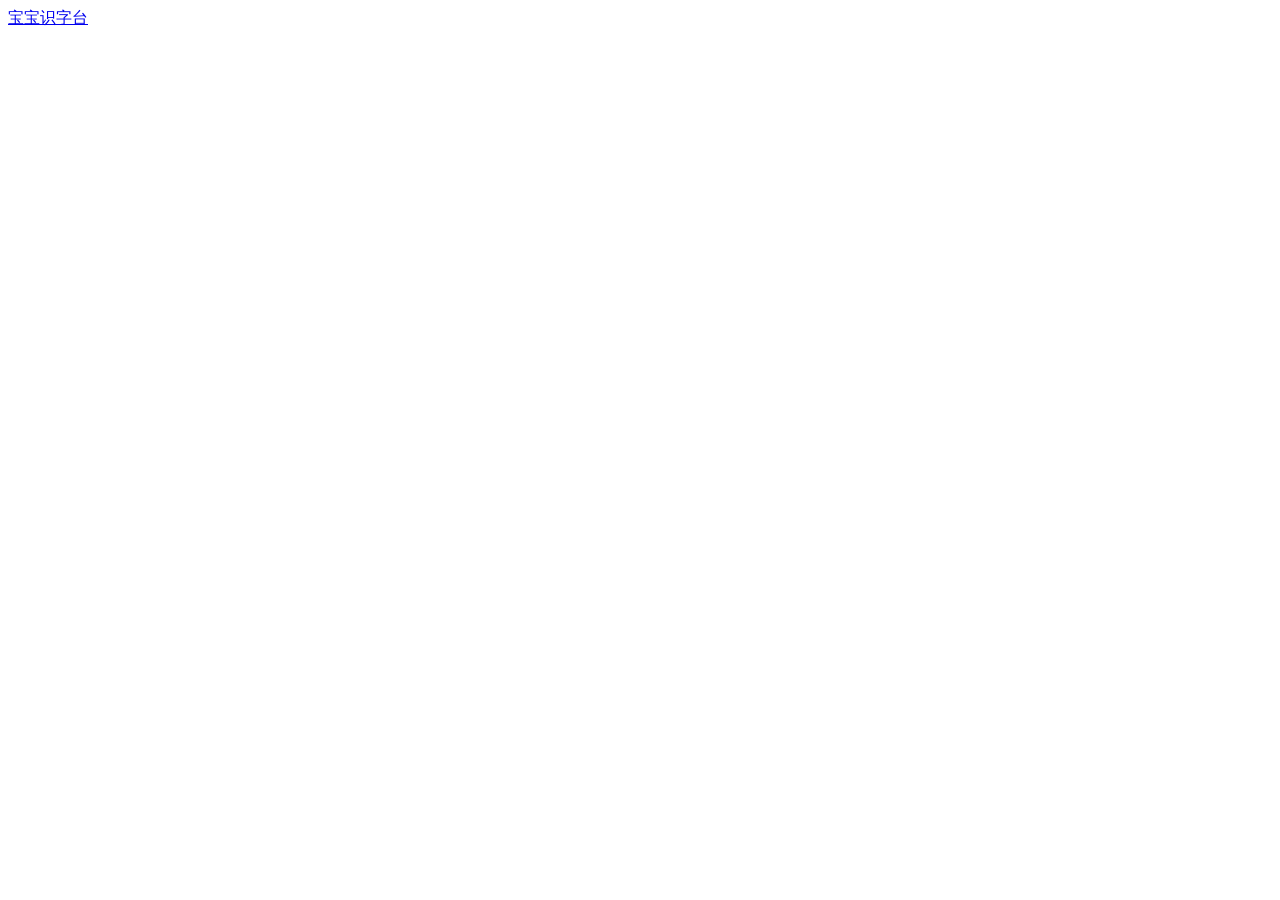
==== index.html @ df555280 "feat: 新增 index.html 入口页面 添加导航页面，链接到宝宝识字台" ====
<!DOCTYPE html>
<html lang="en">
<head>
    <meta charset="UTF-8">
    <meta name="viewport" content="width=device-width, initial-scale=1.0">
    <title>Document</title>
</head>
<body>
    <a href="./宝宝识字台.html">宝宝识字台</a>
</body>
</html>
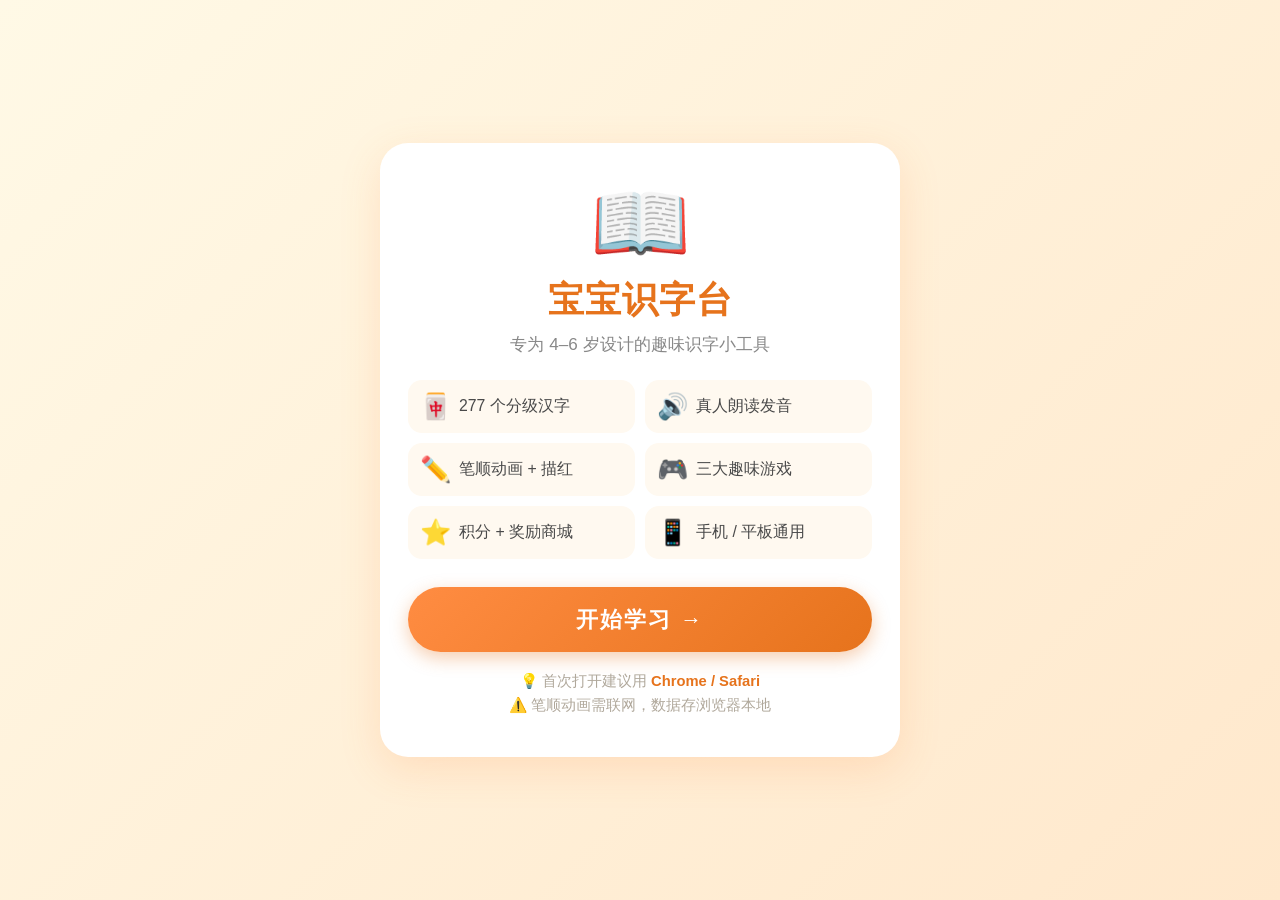
==== commit 162f4dda: "feat: 美化宝宝识字台入口页 新增响应式卡片式设计、功能特性展示与移动端适配，提升首页视觉效果和用户体验。" ====
--- a/index.html
+++ b/index.html
@@ -1,11 +1,90 @@
 <!DOCTYPE html>
-<html lang="en">
+<html lang="zh-CN">
 <head>
-    <meta charset="UTF-8">
-    <meta name="viewport" content="width=device-width, initial-scale=1.0">
-    <title>Document</title>
+  <meta charset="UTF-8">
+  <meta name="viewport" content="width=device-width, initial-scale=1.0, maximum-scale=1.0, user-scalable=no">
+  <meta name="apple-mobile-web-app-capable" content="yes">
+  <meta name="apple-mobile-web-app-status-bar-style" content="default">
+  <title>宝宝识字台 · BabyLearning</title>
+  <style>
+    * { margin: 0; padding: 0; box-sizing: border-box; -webkit-tap-highlight-color: transparent; }
+    html { font-size: 18px; }
+    body {
+      font-family: -apple-system, BlinkMacSystemFont, "Segoe UI", "PingFang SC", "Microsoft YaHei", sans-serif;
+      background: linear-gradient(135deg, #FFF9E6 0%, #FFE8CC 100%);
+      min-height: 100vh;
+      display: flex; align-items: center; justify-content: center;
+      padding: 24px 16px;
+      -webkit-font-smoothing: antialiased;
+    }
+    .card {
+      max-width: 520px; width: 100%;
+      background: #fff; border-radius: 28px;
+      padding: 40px 28px;
+      box-shadow: 0 12px 40px rgba(255, 140, 66, 0.18);
+      text-align: center;
+    }
+    .logo { font-size: 4.5rem; line-height: 1; margin-bottom: 12px; }
+    h1 {
+      font-size: 2rem; font-weight: 800; color: #E6731C;
+      margin-bottom: 8px; letter-spacing: 1px;
+    }
+    .sub {
+      font-size: 0.95rem; color: #888; margin-bottom: 24px;
+    }
+    .features {
+      display: grid; grid-template-columns: repeat(2, 1fr);
+      gap: 10px; margin-bottom: 28px; text-align: left;
+    }
+    .feat {
+      background: #FFF9F0; border-radius: 14px;
+      padding: 12px; font-size: 0.88rem; color: #4A4A4A;
+      display: flex; align-items: center; gap: 8px;
+    }
+    .feat .em { font-size: 1.4rem; }
+    .btn {
+      display: block; width: 100%;
+      background: linear-gradient(135deg, #FF8C42 0%, #E6731C 100%);
+      color: #fff; text-decoration: none;
+      padding: 18px 0; border-radius: 50px;
+      font-size: 1.2rem; font-weight: 800; letter-spacing: 2px;
+      box-shadow: 0 6px 18px rgba(230, 115, 28, 0.35);
+      transition: transform 0.15s;
+    }
+    .btn:active { transform: scale(0.97); }
+    .tip {
+      margin-top: 18px; font-size: 0.82rem; color: #B0A89B;
+      line-height: 1.6;
+    }
+    .tip strong { color: #E6731C; }
+    @media (max-width: 480px) {
+      html { font-size: 16px; }
+      .card { padding: 32px 22px; }
+      h1 { font-size: 1.7rem; }
+    }
+  </style>
 </head>
 <body>
-    <a href="./宝宝识字台.html">宝宝识字台</a>
+  <main class="card">
+    <div class="logo">📖</div>
+    <h1>宝宝识字台</h1>
+    <div class="sub">专为 4–6 岁设计的趣味识字小工具</div>
+
+    <div class="features">
+      <div class="feat"><span class="em">🀄</span><span>277 个分级汉字</span></div>
+      <div class="feat"><span class="em">🔊</span><span>真人朗读发音</span></div>
+      <div class="feat"><span class="em">✏️</span><span>笔顺动画 + 描红</span></div>
+      <div class="feat"><span class="em">🎮</span><span>三大趣味游戏</span></div>
+      <div class="feat"><span class="em">⭐</span><span>积分 + 奖励商城</span></div>
+      <div class="feat"><span class="em">📱</span><span>手机 / 平板通用</span></div>
+    </div>
+
+    <a class="btn" href="./宝宝识字台.html">开始学习 →</a>
+
+    <div class="tip">
+      💡 首次打开建议用 <strong>Chrome / Safari</strong><br>
+      ⚠️ 笔顺动画需联网，数据存浏览器本地
+    </div>
+  </main>
 </body>
-</html>+</html>
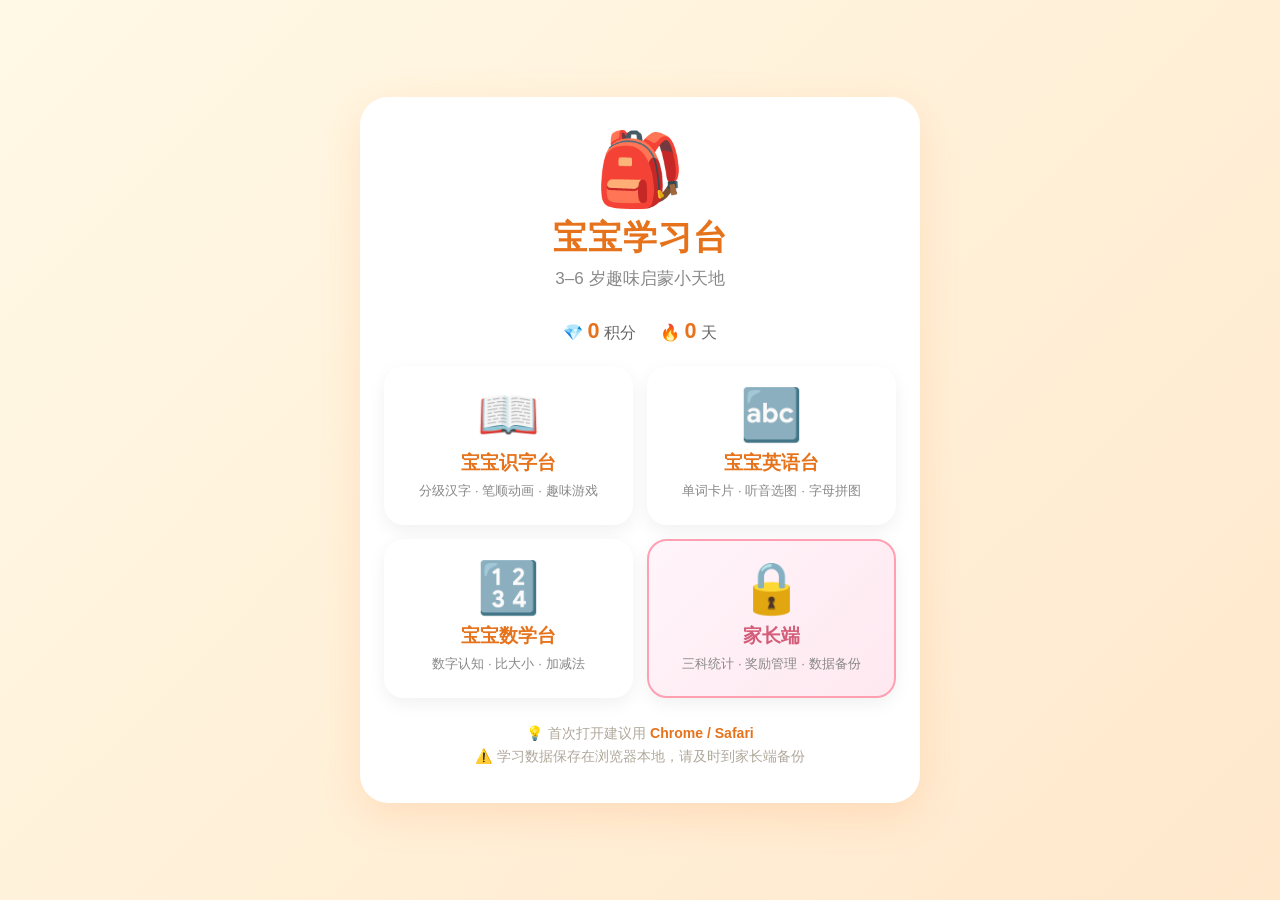
==== commit cc70d975: "feat: 宝宝学习台拆分为识字/英语/数学三科并新增独立家长端" ====
--- a/index.html
+++ b/index.html
@@ -5,7 +5,8 @@
   <meta name="viewport" content="width=device-width, initial-scale=1.0, maximum-scale=1.0, user-scalable=no">
   <meta name="apple-mobile-web-app-capable" content="yes">
   <meta name="apple-mobile-web-app-status-bar-style" content="default">
-  <title>宝宝识字台 · BabyLearning</title>
+  <title>宝宝学习台 · BabyLearning</title>
+  <link rel="stylesheet" href="./css/common.css">
   <style>
     * { margin: 0; padding: 0; box-sizing: border-box; -webkit-tap-highlight-color: transparent; }
     html { font-size: 18px; }
@@ -18,73 +19,111 @@
       -webkit-font-smoothing: antialiased;
     }
     .card {
-      max-width: 520px; width: 100%;
+      max-width: 560px; width: 100%;
       background: #fff; border-radius: 28px;
-      padding: 40px 28px;
+      padding: 36px 24px;
       box-shadow: 0 12px 40px rgba(255, 140, 66, 0.18);
       text-align: center;
     }
-    .logo { font-size: 4.5rem; line-height: 1; margin-bottom: 12px; }
+    .logo { font-size: 4rem; line-height: 1; margin-bottom: 10px; }
     h1 {
-      font-size: 2rem; font-weight: 800; color: #E6731C;
-      margin-bottom: 8px; letter-spacing: 1px;
+      font-size: 1.9rem; font-weight: 800; color: #E6731C;
+      margin-bottom: 6px; letter-spacing: 1px;
     }
     .sub {
-      font-size: 0.95rem; color: #888; margin-bottom: 24px;
+      font-size: 0.95rem; color: #888; margin-bottom: 28px;
     }
-    .features {
-      display: grid; grid-template-columns: repeat(2, 1fr);
-      gap: 10px; margin-bottom: 28px; text-align: left;
+    .features-grid {
+      display: grid;
+      grid-template-columns: repeat(2, 1fr);
+      gap: 14px;
+      margin-bottom: 24px;
     }
-    .feat {
-      background: #FFF9F0; border-radius: 14px;
-      padding: 12px; font-size: 0.88rem; color: #4A4A4A;
-      display: flex; align-items: center; gap: 8px;
+    .subject-card {
+      background: #fff;
+      border-radius: 20px;
+      padding: 22px 12px;
+      text-align: center;
+      text-decoration: none;
+      color: #4A4A4A;
+      box-shadow: 0 6px 18px rgba(0,0,0,0.06);
+      border: 2px solid transparent;
+      transition: transform 0.15s, box-shadow 0.15s;
     }
-    .feat .em { font-size: 1.4rem; }
-    .btn {
-      display: block; width: 100%;
-      background: linear-gradient(135deg, #FF8C42 0%, #E6731C 100%);
-      color: #fff; text-decoration: none;
-      padding: 18px 0; border-radius: 50px;
-      font-size: 1.2rem; font-weight: 800; letter-spacing: 2px;
-      box-shadow: 0 6px 18px rgba(230, 115, 28, 0.35);
-      transition: transform 0.15s;
+    .subject-card:active { transform: scale(0.96); }
+    .subject-card .subject-icon { font-size: 2.8rem; line-height: 1; margin-bottom: 10px; }
+    .subject-card h2 { font-size: 1.05rem; color: #E6731C; margin-bottom: 6px; }
+    .subject-card p { font-size: 0.74rem; color: #888; line-height: 1.4; }
+    .subject-card.parent {
+      background: linear-gradient(135deg, #FFF5FA 0%, #FFE8F0 100%);
+      border-color: #FF9FB2;
     }
-    .btn:active { transform: scale(0.97); }
+    .subject-card.parent h2 { color: #D45D79; }
+    .summary {
+      display: flex; justify-content: center; gap: 24px;
+      margin-bottom: 22px; font-size: 0.9rem; color: #666;
+    }
+    .summary span strong { color: #E6731C; font-size: 1.2rem; }
     .tip {
-      margin-top: 18px; font-size: 0.82rem; color: #B0A89B;
+      font-size: 0.78rem; color: #B0A89B;
       line-height: 1.6;
     }
     .tip strong { color: #E6731C; }
     @media (max-width: 480px) {
       html { font-size: 16px; }
-      .card { padding: 32px 22px; }
-      h1 { font-size: 1.7rem; }
+      .card { padding: 28px 18px; }
+      .features-grid { gap: 12px; }
+      .subject-card { padding: 18px 10px; }
+      .subject-card .subject-icon { font-size: 2.4rem; }
+      h1 { font-size: 1.6rem; }
     }
   </style>
 </head>
 <body>
   <main class="card">
-    <div class="logo">📖</div>
-    <h1>宝宝识字台</h1>
-    <div class="sub">专为 4–6 岁设计的趣味识字小工具</div>
+    <div class="logo">🎒</div>
+    <h1>宝宝学习台</h1>
+    <div class="sub">3–6 岁趣味启蒙小天地</div>
 
-    <div class="features">
-      <div class="feat"><span class="em">🀄</span><span>277 个分级汉字</span></div>
-      <div class="feat"><span class="em">🔊</span><span>真人朗读发音</span></div>
-      <div class="feat"><span class="em">✏️</span><span>笔顺动画 + 描红</span></div>
-      <div class="feat"><span class="em">🎮</span><span>三大趣味游戏</span></div>
-      <div class="feat"><span class="em">⭐</span><span>积分 + 奖励商城</span></div>
-      <div class="feat"><span class="em">📱</span><span>手机 / 平板通用</span></div>
+    <div class="summary">
+      <span>💎 <strong id="homePoints">0</strong> 积分</span>
+      <span>🔥 <strong id="homeStreak">0</strong> 天</span>
     </div>
 
-    <a class="btn" href="./宝宝识字台.html">开始学习 →</a>
+    <div class="features-grid">
+      <a class="subject-card" href="./宝宝识字台.html">
+        <div class="subject-icon">📖</div>
+        <h2>宝宝识字台</h2>
+        <p>分级汉字 · 笔顺动画 · 趣味游戏</p>
+      </a>
+      <a class="subject-card" href="./宝宝英语台.html">
+        <div class="subject-icon">🔤</div>
+        <h2>宝宝英语台</h2>
+        <p>单词卡片 · 听音选图 · 字母拼图</p>
+      </a>
+      <a class="subject-card" href="./宝宝数学台.html">
+        <div class="subject-icon">🔢</div>
+        <h2>宝宝数学台</h2>
+        <p>数字认知 · 比大小 · 加减法</p>
+      </a>
+      <a class="subject-card parent" href="./家长端.html">
+        <div class="subject-icon">🔒</div>
+        <h2>家长端</h2>
+        <p>三科统计 · 奖励管理 · 数据备份</p>
+      </a>
+    </div>
 
     <div class="tip">
       💡 首次打开建议用 <strong>Chrome / Safari</strong><br>
-      ⚠️ 笔顺动画需联网，数据存浏览器本地
+      ⚠️ 学习数据保存在浏览器本地，请及时到家长端备份
     </div>
   </main>
+
+  <script src="./js/utils.js"></script>
+  <script>
+    const profile = getProfile();
+    document.getElementById('homePoints').textContent = profile.points;
+    document.getElementById('homeStreak').textContent = profile.streak;
+  </script>
 </body>
 </html>
--- a/css/common.css
+++ b/css/common.css
@@ -0,0 +1,145 @@
+/* ============================================================
+ * 宝宝学习台 - 公共样式
+ * 包含：CSS 变量、基础重置、弹窗、通用按钮
+ * 注意：各学科页面为兼容 file:// 协议直接打开，保留了内联样式，
+ *       本文件主要供 index.html 及后续扩展使用。
+ * ============================================================ */
+
+:root {
+  --orange: #FF8C42;
+  --orange-light: #FFB07A;
+  --orange-dark: #E6731C;
+  --teal: #4ECDC4;
+  --teal-light: #7FE0D8;
+  --teal-dark: #3AAFA6;
+  --yellow: #FFD93D;
+  --green: #6BCB77;
+  --green-light: #95DCA0;
+  --red: #FF6B6B;
+  --red-light: #FF9999;
+  --purple: #8B5CF6;
+  --purple-dark: #7C3AED;
+  --purple-light: #C4B5FD;
+  --blue: #4A90E2;
+  --blue-dark: #357ABD;
+  --pink: #FF9FB2;
+  --text: #4A4A4A;
+  --text-light: #888;
+  --shadow: 0 4px 16px rgba(0, 0, 0, 0.08);
+  --radius: 16px;
+  --radius-sm: 10px;
+  --radius-lg: 24px;
+}
+
+* {
+  margin: 0;
+  padding: 0;
+  box-sizing: border-box;
+  -webkit-tap-highlight-color: transparent;
+}
+
+html {
+  font-size: 18px;
+}
+
+body {
+  font-family: -apple-system, BlinkMacSystemFont, "Segoe UI", Roboto, "PingFang SC", "Hiragino Sans GB", "Microsoft YaHei", sans-serif;
+  -webkit-font-smoothing: antialiased;
+}
+
+/* ========== 通用弹窗 ========== */
+.modal-overlay {
+  position: fixed;
+  inset: 0;
+  background: rgba(0, 0, 0, 0.5);
+  display: none;
+  align-items: center;
+  justify-content: center;
+  z-index: 400;
+  padding: 20px;
+}
+
+.modal-overlay.show {
+  display: flex;
+}
+
+.modal-box {
+  background: #fff;
+  border-radius: var(--radius-lg);
+  padding: 24px 20px;
+  max-width: 400px;
+  width: 100%;
+  text-align: center;
+  animation: modalIn 0.3s;
+}
+
+.modal-box h3 {
+  font-size: 1.3rem;
+  margin-bottom: 8px;
+}
+
+.modal-box p {
+  color: var(--text-light);
+  margin-bottom: 16px;
+  font-size: 0.95rem;
+  line-height: 1.5;
+}
+
+.modal-buttons {
+  display: flex;
+  gap: 10px;
+}
+
+.modal-buttons button {
+  flex: 1;
+  padding: 12px;
+  border: none;
+  border-radius: 8px;
+  font-size: 1rem;
+  font-weight: 700;
+  cursor: pointer;
+  min-height: 50px;
+}
+
+.btn-modal-cancel {
+  background: #E0E0E0;
+  color: #555;
+}
+
+.btn-modal-confirm {
+  background: var(--red);
+  color: #fff;
+}
+
+.btn-modal-ok {
+  background: var(--green);
+  color: #fff;
+  width: 100%;
+}
+
+@keyframes modalIn {
+  from { opacity: 0; transform: scale(0.85); }
+  to { opacity: 1; transform: scale(1); }
+}
+
+@keyframes bounce {
+  0%, 100% { transform: scale(1); }
+  50% { transform: scale(1.08); }
+}
+
+@keyframes shake {
+  0%, 100% { transform: translateX(0); }
+  25% { transform: translateX(-6px); }
+  75% { transform: translateX(6px); }
+}
+
+@keyframes pulse {
+  0%, 100% { box-shadow: 0 0 0 0 rgba(74, 144, 226, 0.6); }
+  50% { box-shadow: 0 0 0 12px rgba(74, 144, 226, 0); }
+}
+
+@media (max-width: 480px) {
+  html {
+    font-size: 16px;
+  }
+}
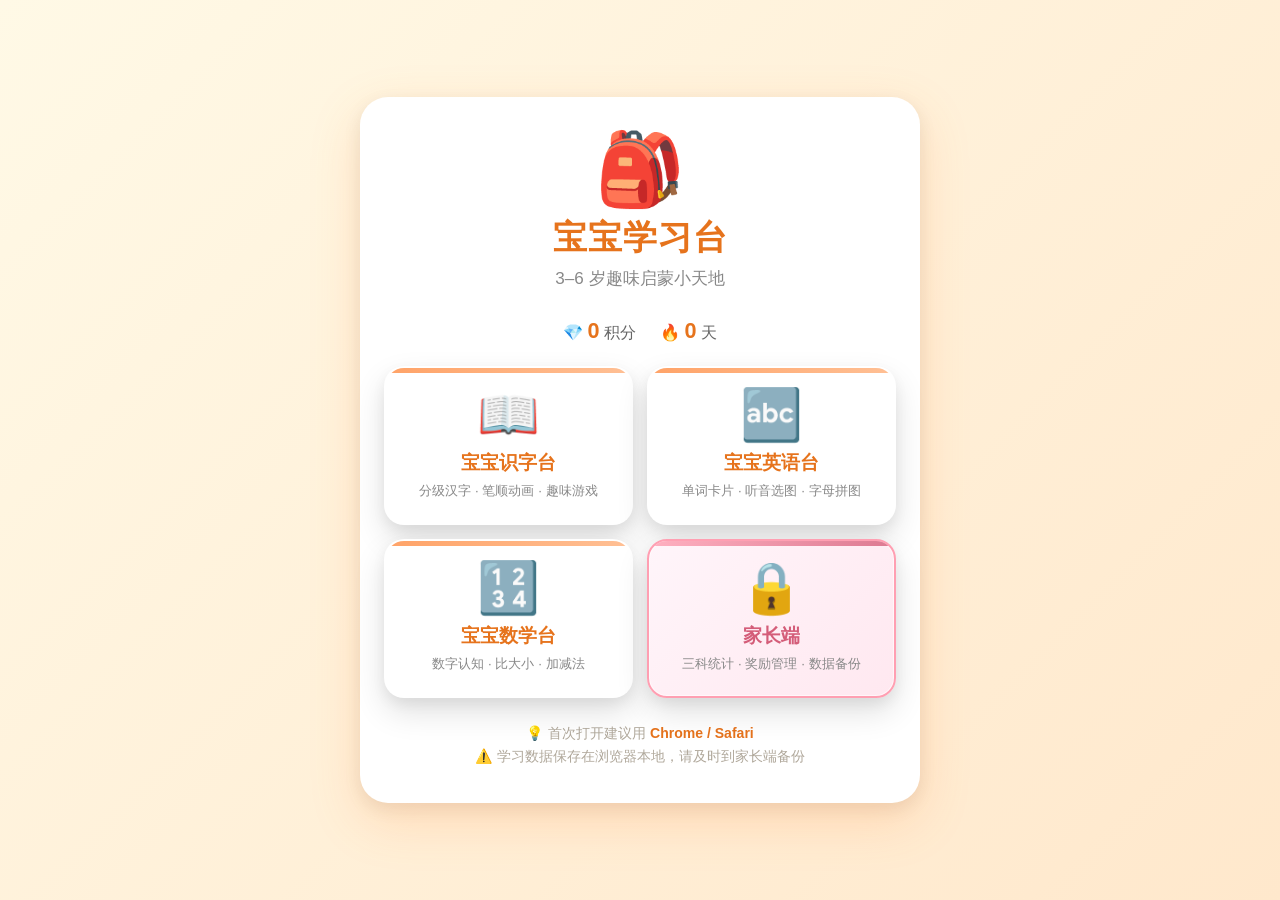
==== commit 2af69745: "style: 首页模块入口增强阴影与视觉层次" ====
--- a/index.html
+++ b/index.html
@@ -22,7 +22,9 @@
       max-width: 560px; width: 100%;
       background: #fff; border-radius: 28px;
       padding: 36px 24px;
-      box-shadow: 0 12px 40px rgba(255, 140, 66, 0.18);
+      box-shadow:
+        0 18px 50px rgba(255, 140, 66, 0.22),
+        0 6px 18px rgba(0, 0, 0, 0.08);
       text-align: center;
     }
     .logo { font-size: 4rem; line-height: 1; margin-bottom: 10px; }
@@ -46,11 +48,30 @@
       text-align: center;
       text-decoration: none;
       color: #4A4A4A;
-      box-shadow: 0 6px 18px rgba(0,0,0,0.06);
+      box-shadow:
+        0 14px 32px rgba(0, 0, 0, 0.12),
+        0 6px 14px rgba(0, 0, 0, 0.06),
+        inset 0 0 0 1px rgba(255, 255, 255, 0.6);
       border: 2px solid transparent;
       transition: transform 0.15s, box-shadow 0.15s;
+      position: relative;
+      overflow: hidden;
     }
-    .subject-card:active { transform: scale(0.96); }
+    .subject-card::before {
+      content: '';
+      position: absolute;
+      top: 0; left: 0; right: 0;
+      height: 5px;
+      background: linear-gradient(90deg, #FF8C42, #FFB07A);
+      opacity: 0.8;
+    }
+    .subject-card.parent::before {
+      background: linear-gradient(90deg, #FF9FB2, #D45D79);
+    }
+    .subject-card:active {
+      transform: scale(0.96);
+      box-shadow: 0 6px 14px rgba(0, 0, 0, 0.08);
+    }
     .subject-card .subject-icon { font-size: 2.8rem; line-height: 1; margin-bottom: 10px; }
     .subject-card h2 { font-size: 1.05rem; color: #E6731C; margin-bottom: 6px; }
     .subject-card p { font-size: 0.74rem; color: #888; line-height: 1.4; }
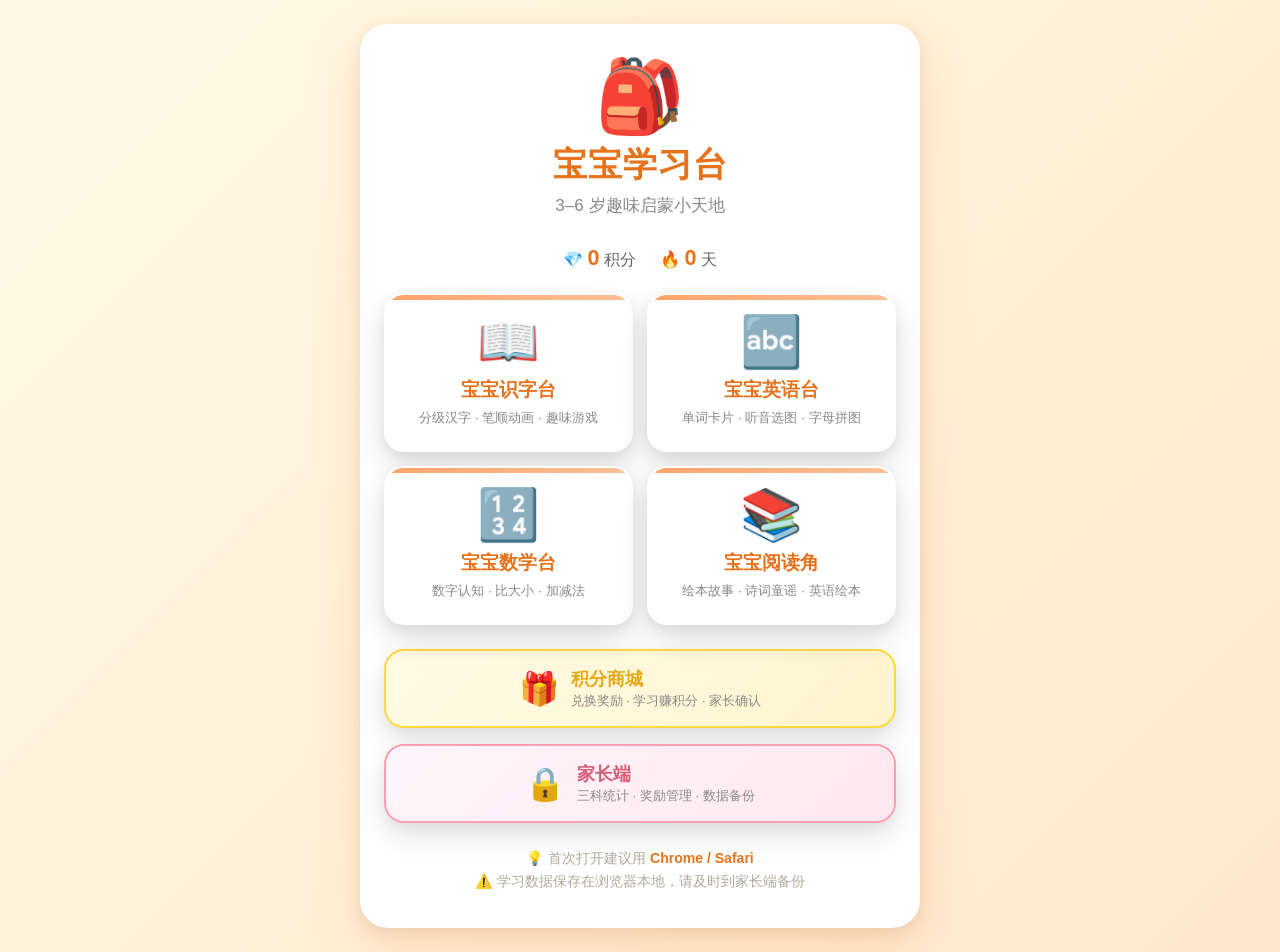
==== commit 8bb20b4f: "feat: 增加阅读角、积分商城入口和学习时长统计" ====
--- a/index.html
+++ b/index.html
@@ -75,11 +75,60 @@
     .subject-card .subject-icon { font-size: 2.8rem; line-height: 1; margin-bottom: 10px; }
     .subject-card h2 { font-size: 1.05rem; color: #E6731C; margin-bottom: 6px; }
     .subject-card p { font-size: 0.74rem; color: #888; line-height: 1.4; }
+    .subject-card.reading {
+      background: linear-gradient(135deg, #FAF5FF 0%, #F5E8FF 100%);
+      border-color: #D7BDE2;
+    }
+    .subject-card.reading::before { background: linear-gradient(90deg, #9B59B6, #C39BD3); }
+    .subject-card.reading h2 { color: #8E44AD; }
     .subject-card.parent {
       background: linear-gradient(135deg, #FFF5FA 0%, #FFE8F0 100%);
       border-color: #FF9FB2;
     }
+    .subject-card.parent::before { background: linear-gradient(90deg, #FF9FB2, #D45D79); }
     .subject-card.parent h2 { color: #D45D79; }
+    .shop-bar {
+      display: block;
+      background: linear-gradient(135deg, #FFFBE6 0%, #FFF4CC 100%);
+      border: 2px solid #FFD93D;
+      border-radius: 20px;
+      padding: 16px 20px;
+      text-align: center;
+      text-decoration: none;
+      color: #4A4A4A;
+      box-shadow:
+        0 14px 32px rgba(0, 0, 0, 0.1),
+        0 6px 14px rgba(0, 0, 0, 0.05);
+      transition: transform 0.15s, box-shadow 0.15s;
+      margin-bottom: 16px;
+    }
+    .shop-bar:active { transform: scale(0.98); box-shadow: 0 6px 14px rgba(0, 0, 0, 0.08); }
+    .shop-bar .shop-bar-row { display: flex; align-items: center; justify-content: center; gap: 12px; }
+    .shop-bar .shop-bar-icon { font-size: 1.8rem; }
+    .shop-bar .shop-bar-text { text-align: left; }
+    .shop-bar h2 { font-size: 1rem; color: #E6A817; margin-bottom: 2px; }
+    .shop-bar p { font-size: 0.72rem; color: #888; }
+    .parent-bar {
+      display: block;
+      background: linear-gradient(135deg, #FFF5FA 0%, #FFE8F0 100%);
+      border: 2px solid #FF9FB2;
+      border-radius: 20px;
+      padding: 16px 20px;
+      text-align: center;
+      text-decoration: none;
+      color: #4A4A4A;
+      box-shadow:
+        0 14px 32px rgba(0, 0, 0, 0.1),
+        0 6px 14px rgba(0, 0, 0, 0.05);
+      transition: transform 0.15s, box-shadow 0.15s;
+      margin-bottom: 24px;
+    }
+    .parent-bar:active { transform: scale(0.98); box-shadow: 0 6px 14px rgba(0, 0, 0, 0.08); }
+    .parent-bar .parent-row { display: flex; align-items: center; justify-content: center; gap: 12px; }
+    .parent-bar .parent-icon { font-size: 1.8rem; }
+    .parent-bar .parent-text { text-align: left; }
+    .parent-bar h2 { font-size: 1rem; color: #D45D79; margin-bottom: 2px; }
+    .parent-bar p { font-size: 0.72rem; color: #888; }
     .summary {
       display: flex; justify-content: center; gap: 24px;
       margin-bottom: 22px; font-size: 0.9rem; color: #666;
@@ -127,12 +176,32 @@
         <h2>宝宝数学台</h2>
         <p>数字认知 · 比大小 · 加减法</p>
       </a>
-      <a class="subject-card parent" href="./家长端.html">
-        <div class="subject-icon">🔒</div>
-        <h2>家长端</h2>
-        <p>三科统计 · 奖励管理 · 数据备份</p>
+      <a class="subject-card" href="./宝宝阅读角.html">
+        <div class="subject-icon">📚</div>
+        <h2>宝宝阅读角</h2>
+        <p>绘本故事 · 诗词童谣 · 英语绘本</p>
       </a>
     </div>
+
+    <a class="shop-bar" href="./积分商城.html">
+      <div class="shop-bar-row">
+        <div class="shop-bar-icon">🎁</div>
+        <div class="shop-bar-text">
+          <h2>积分商城</h2>
+          <p>兑换奖励 · 学习赚积分 · 家长确认</p>
+        </div>
+      </div>
+    </a>
+
+    <a class="parent-bar" href="./家长端.html">
+      <div class="parent-row">
+        <div class="parent-icon">🔒</div>
+        <div class="parent-text">
+          <h2>家长端</h2>
+          <p>三科统计 · 奖励管理 · 数据备份</p>
+        </div>
+      </div>
+    </a>
 
     <div class="tip">
       💡 首次打开建议用 <strong>Chrome / Safari</strong><br>
